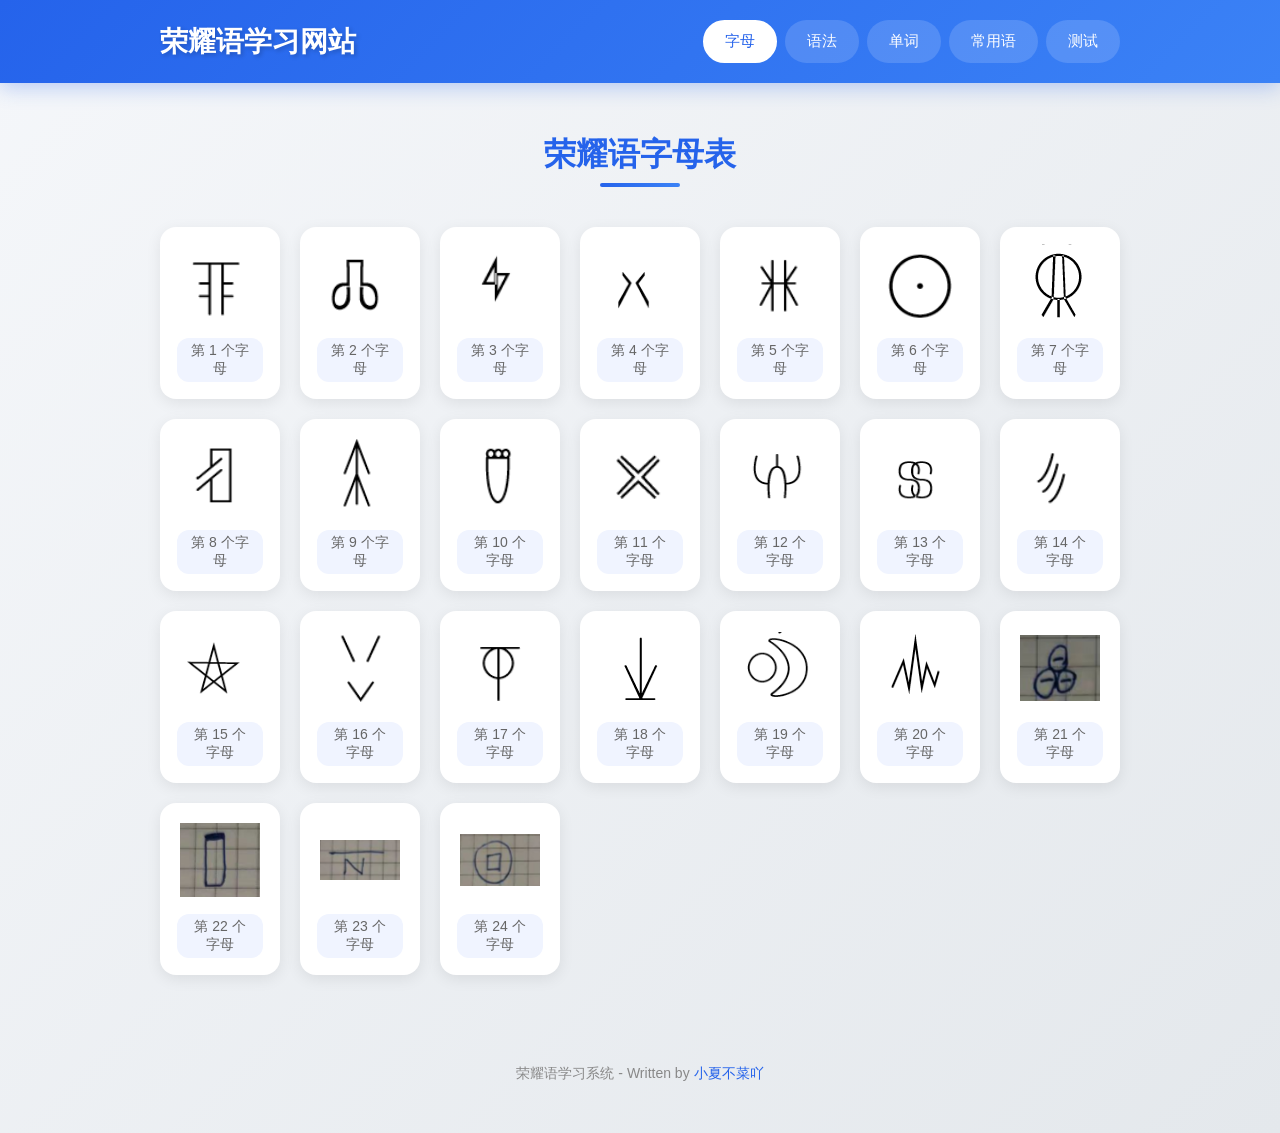
==== index.html @ 3855f8db "first commit" ====
<!DOCTYPE html>
<html lang="zh-CN">

<head>
    <meta charset="UTF-8">
    <meta name="viewport" content="width=device-width, initial-scale=1.0">
    <title>荣耀语学习网站</title>
    <link rel="stylesheet" href="css/style.css">
</head>

<body>
    <header>
        <div class="container">
            <div class="nav-wrapper">
                <div class="logo">荣耀语学习网站</div>
                <nav class="nav-tabs">
                    <a href="index.html" class="nav-tab active">字母</a>
                    <a href="syntax.html" class="nav-tab">语法</a>
                    <a href="words.html" class="nav-tab">单词</a>
                    <a href="phrases.html" class="nav-tab">常用语</a>
                    <a href="quiz.html" class="nav-tab">测试</a>
                </nav>
            </div>
        </div>
    </header>

    <main class="container">
        <h1 class="page-title">荣耀语字母表</h1>

        <div class="letter-grid" id="letterGrid">
            <!-- 字母卡片将通过JS动态生成 -->
        </div>
    </main>

    <footer>
        <div class="container">
            <p>荣耀语学习系统 - Written by <a href="https://taoi.me" target="_blank" style="color: #2563eb; text-decoration: none;">小夏不菜吖</a></p>
        </div>
    </footer>

    <!-- 字母详情弹窗 -->
    <div class="modal" id="letterModal">
        <div class="modal-content">
            <!-- 内容通过JS动态生成 -->
        </div>
    </div>

    <script src="js/main.js"></script>
    <script>
        function showMessage(el) {
            el.style.opacity = '0.6';
            setTimeout(() => {
                alert('该模块正在开发中，敬请期待！');
                el.style.opacity = '1';
            }, 100);
        }
    </script>
</body>

</html>
---- css/style.css ----
* {
  margin: 0;
  padding: 0;
  box-sizing: border-box;
}

body {
  font-family: "Microsoft YaHei", "PingFang SC", sans-serif;
  background: linear-gradient(135deg, #f5f7fa 0%, #e4e8ec 100%);
  min-height: 100vh;
  color: #333;
}

.container {
  max-width: 1000px;
  margin: 0 auto;
  padding: 20px;
}

/* 头部导航 */
header {
  background: linear-gradient(135deg, #2563eb 0%, #3b82f6 100%);
  padding: 20px 0;
  box-shadow: 0 4px 20px rgba(37, 99, 235, 0.3);
  position: sticky;
  top: 0;
  z-index: 100;
}

header .container {
  padding: 0 20px;
}

.nav-wrapper {
  display: flex;
  justify-content: space-between;
  align-items: center;
  flex-wrap: wrap;
  gap: 15px;
}

.logo {
  font-size: 28px;
  font-weight: bold;
  color: #fff;
  text-shadow: 2px 2px 4px rgba(0,0,0,0.2);
}

.nav-tabs {
  display: flex;
  gap: 8px;
  flex-wrap: wrap;
}

.nav-tab {
  padding: 10px 20px;
  background: rgba(255,255,255,0.15);
  color: #fff;
  text-decoration: none;
  border-radius: 25px;
  font-size: 15px;
  transition: all 0.3s ease;
  border: 2px solid transparent;
}

.nav-tab:hover,
.nav-tab.active {
  background: #fff;
  color: #2563eb;
  border-color: #fff;
}

/* 页面标题 */
.page-title {
  text-align: center;
  font-size: 32px;
  color: #2563eb;
  margin: 30px 0;
  position: relative;
}

.page-title::after {
  content: '';
  position: absolute;
  bottom: -10px;
  left: 50%;
  transform: translateX(-50%);
  width: 80px;
  height: 4px;
  background: linear-gradient(90deg, #2563eb, #3b82f6);
  border-radius: 2px;
}

/* 字母网格 */
.letter-grid {
  display: grid;
  grid-template-columns: repeat(auto-fill, minmax(120px, 1fr));
  gap: 20px;
  padding: 20px 0;
}

.letter-card {
  background: #fff;
  border-radius: 16px;
  padding: 15px;
  text-align: center;
  box-shadow: 0 4px 15px rgba(0,0,0,0.08);
  transition: all 0.3s ease;
  cursor: pointer;
  border: 2px solid transparent;
}

.letter-card:hover {
  transform: translateY(-5px);
  box-shadow: 0 8px 25px rgba(37, 99, 235, 0.2);
  border-color: #3b82f6;
}

.letter-card img {
  width: 80px;
  height: 80px;
  object-fit: contain;
  margin-bottom: 10px;
}

.letter-card .letter-num {
  font-size: 14px;
  color: #666;
  background: #f0f4ff;
  padding: 4px 12px;
  border-radius: 12px;
  display: inline-block;
}

/* 字母详情弹窗 */
.modal {
  display: none;
  position: fixed;
  top: 0;
  left: 0;
  width: 100%;
  height: 100%;
  background: rgba(0,0,0,0.6);
  z-index: 1000;
  justify-content: center;
  align-items: center;
  backdrop-filter: blur(5px);
}

.modal.show {
  display: flex;
}

.modal-content {
  background: #fff;
  border-radius: 24px;
  padding: 40px;
  max-width: 400px;
  width: 90%;
  text-align: center;
  position: relative;
  animation: modalIn 0.3s ease;
}

@keyframes modalIn {
  from {
    opacity: 0;
    transform: scale(0.9);
  }
  to {
    opacity: 1;
    transform: scale(1);
  }
}

.modal-close {
  position: absolute;
  top: 15px;
  right: 20px;
  font-size: 28px;
  color: #999;
  cursor: pointer;
  transition: color 0.3s;
}

.modal-close:hover {
  color: #2563eb;
}

.modal-content img {
  width: 150px;
  height: 150px;
  object-fit: contain;
  margin-bottom: 20px;
}

.modal-content h3 {
  font-size: 24px;
  color: #2563eb;
  margin-bottom: 10px;
}

.modal-content p {
  color: #666;
  font-size: 16px;
}

/* 页脚 */
footer {
  text-align: center;
  padding: 30px 0;
  color: #888;
  font-size: 14px;
}

/* 响应式 */
@media (max-width: 600px) {
  .container {
    padding: 15px;
  }

  .page-title {
    font-size: 24px;
  }

  .letter-grid {
    grid-template-columns: repeat(auto-fill, minmax(100px, 1fr));
    gap: 12px;
  }

  .letter-card img {
    width: 60px;
    height: 60px;
  }

  .nav-tab {
    padding: 8px 14px;
    font-size: 13px;
  }

  .logo {
    font-size: 22px;
  }
}

/* 手机端适配 */
@media (max-width: 480px) {
  header {
    padding: 12px 0;
  }

  .nav-wrapper {
    flex-direction: column;
    gap: 10px;
  }

  .logo {
    font-size: 20px;
  }

  .nav-tabs {
    gap: 4px;
  }

  .nav-tab {
    padding: 6px 10px;
    font-size: 12px;
    border-radius: 15px;
  }

  .page-title {
    font-size: 22px;
  }

  .letter-grid {
    grid-template-columns: repeat(auto-fill, minmax(80px, 1fr));
    gap: 10px;
  }

  .letter-card {
    padding: 10px;
  }

  .letter-card img {
    width: 50px;
    height: 50px;
  }

  .letter-card .letter-num {
    font-size: 11px;
    padding: 2px 8px;
  }

  .word-list {
    grid-template-columns: 1fr;
  }

  .word-card {
    padding: 14px;
  }

  .word-letters img {
    width: 28px;
    height: 28px;
  }

  .word-chinese {
    font-size: 16px;
  }

  .phrase-list {
    grid-template-columns: 1fr;
  }

  .phrase-card {
    padding: 15px;
  }

  .phrase-letters img {
    width: 32px;
    height: 32px;
  }

  .modal-content {
    padding: 25px 20px;
    margin: 15px;
  }

  .modal-content img {
    width: 100px;
    height: 100px;
  }

  .syntax-image img {
    max-width: 100%;
  }
}
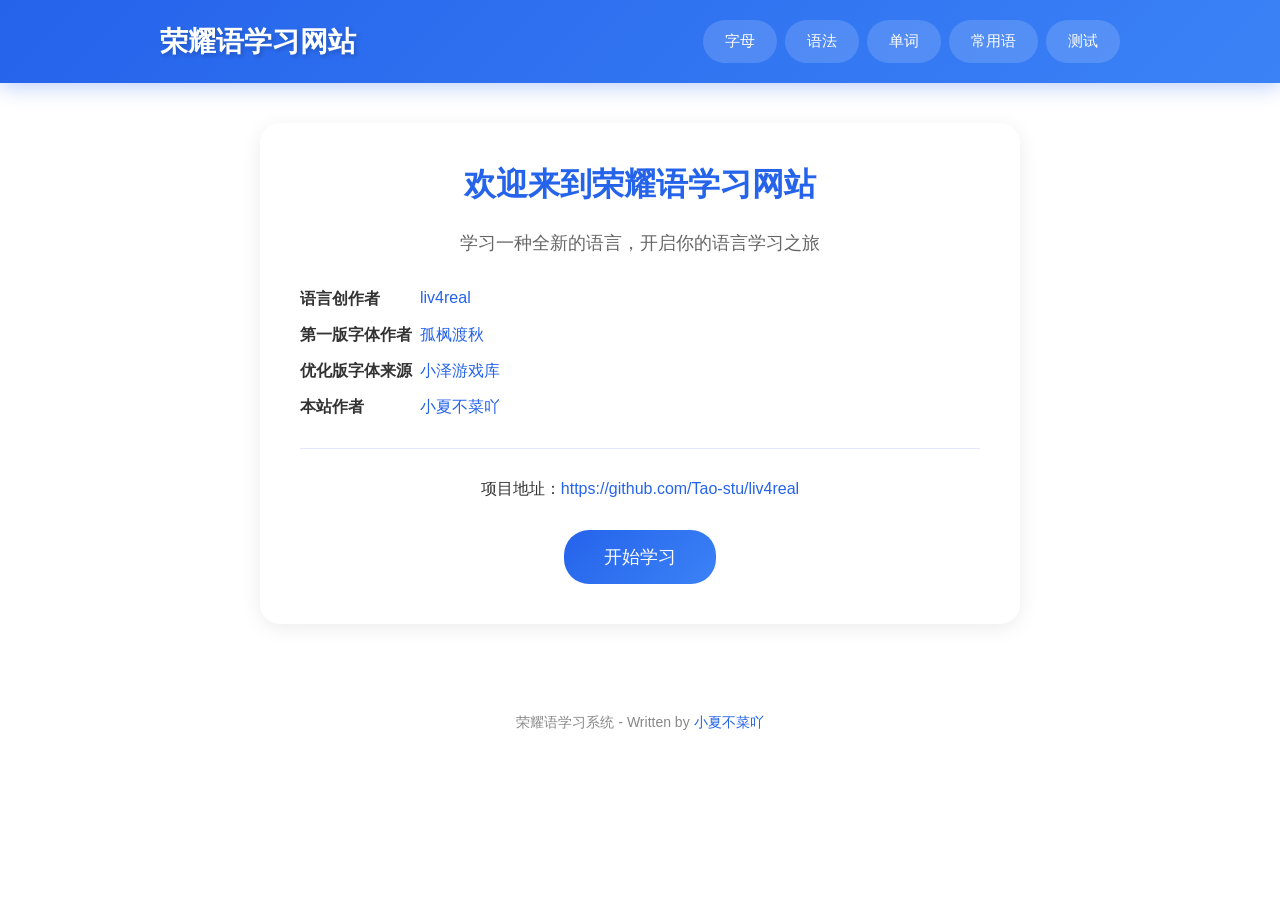
==== commit edc84de9: "debug" ====
--- a/index.html
+++ b/index.html
@@ -6,6 +6,106 @@
     <meta name="viewport" content="width=device-width, initial-scale=1.0">
     <title>荣耀语学习网站</title>
     <link rel="stylesheet" href="css/style.css">
+    <style>
+        .home-container {
+            max-width: 800px;
+            margin: 0 auto;
+            padding: 40px 20px;
+        }
+
+        .home-card {
+            background: #fff;
+            border-radius: 20px;
+            padding: 40px;
+            box-shadow: 0 4px 20px rgba(0, 0, 0, 0.08);
+            text-align: center;
+        }
+
+        .home-title {
+            font-size: 32px;
+            color: #2563eb;
+            margin-bottom: 20px;
+        }
+
+        .home-subtitle {
+            font-size: 18px;
+            color: #666;
+            margin-bottom: 30px;
+            line-height: 1.8;
+        }
+
+        .home-info {
+            text-align: left;
+            margin: 30px 0;
+        }
+
+        .home-info-item {
+            display: flex;
+            margin-bottom: 15px;
+            font-size: 16px;
+        }
+
+        .home-info-label {
+            font-weight: 600;
+            color: #333;
+            width: 120px;
+            flex-shrink: 0;
+        }
+
+        .home-info-value {
+            color: #666;
+        }
+
+        .home-links {
+            margin-top: 30px;
+            padding-top: 30px;
+            border-top: 1px solid #e0e7ff;
+        }
+
+        .home-links a {
+            color: #2563eb;
+            text-decoration: none;
+        }
+
+        .home-links a:hover {
+            text-decoration: underline;
+        }
+
+        .home-start {
+            display: inline-block;
+            margin-top: 30px;
+            padding: 15px 40px;
+            background: linear-gradient(135deg, #2563eb, #3b82f6);
+            color: #fff;
+            text-decoration: none;
+            border-radius: 25px;
+            font-size: 18px;
+            transition: all 0.3s;
+        }
+
+        .home-start:hover {
+            transform: translateY(-2px);
+            box-shadow: 0 6px 20px rgba(37, 99, 235, 0.3);
+        }
+
+        @media (max-width: 480px) {
+            .home-card {
+                padding: 30px 20px;
+            }
+
+            .home-title {
+                font-size: 24px;
+            }
+
+            .home-info-item {
+                flex-direction: column;
+            }
+
+            .home-info-label {
+                margin-bottom: 5px;
+            }
+        }
+    </style>
 </head>
 
 <body>
@@ -14,7 +114,7 @@
             <div class="nav-wrapper">
                 <div class="logo">荣耀语学习网站</div>
                 <nav class="nav-tabs">
-                    <a href="index.html" class="nav-tab active">字母</a>
+                    <a href="letters.html" class="nav-tab">字母</a>
                     <a href="syntax.html" class="nav-tab">语法</a>
                     <a href="words.html" class="nav-tab">单词</a>
                     <a href="phrases.html" class="nav-tab">常用语</a>
@@ -24,11 +124,37 @@
         </div>
     </header>
 
-    <main class="container">
-        <h1 class="page-title">荣耀语字母表</h1>
+    <main class="home-container">
+        <div class="home-card">
+            <h1 class="home-title">欢迎来到荣耀语学习网站</h1>
+            <p class="home-subtitle">
+                学习一种全新的语言，开启你的语言学习之旅
+            </p>
 
-        <div class="letter-grid" id="letterGrid">
-            <!-- 字母卡片将通过JS动态生成 -->
+            <div class="home-info">
+                <div class="home-info-item">
+                    <span class="home-info-label">语言创作者</span>
+                    <span class="home-info-value"><a href="https://www.douyin.com/user/MS4wLjABAAAAWycbgXuiXS5gv_czox0Tb98TFkX-V13a8tCibLMFmlo?from_tab_name=main&vid=7629966286936844643" target="_blank" style="color: #2563eb; text-decoration: none;">liv4real</a></span>
+                </div>
+                <div class="home-info-item">
+                    <span class="home-info-label">第一版字体作者</span>
+                    <span class="home-info-value"><a href="https://www.douyin.com/user/MS4wLjABAAAAWbjosM5Hy3GCNI2AzVl4aOVLH9VUyWuHFNjIQC6UpjU?from_tab_name=main" target="_blank" style="color: #2563eb; text-decoration: none;">孤枫渡秋</a></span>
+                </div>
+                <div class="home-info-item">
+                    <span class="home-info-label">优化版字体来源</span>
+                    <span class="home-info-value"><a href="https://www.douyin.com/user/MS4wLjABAAAA8Gc0I0fT3y_PwiprFJqZIICr-r8KfYWmFctg9PoJgZU?from_tab_name=main" target="_blank" style="color: #2563eb; text-decoration: none;">小泽游戏库</a></span>
+                </div>
+                <div class="home-info-item">
+                    <span class="home-info-label">本站作者</span>
+                    <span class="home-info-value"><a href="https://taoi.me" target="_blank" style="color: #2563eb; text-decoration: none;">小夏不菜吖</a></span>
+                </div>
+            </div>
+
+            <div class="home-links">
+                <p>项目地址：<a href="https://github.com/Tao-stu/liv4real" target="_blank">https://github.com/Tao-stu/liv4real</a></p>
+            </div>
+
+            <a href="letters.html" class="home-start">开始学习</a>
         </div>
     </main>
 
@@ -37,24 +163,6 @@
             <p>荣耀语学习系统 - Written by <a href="https://taoi.me" target="_blank" style="color: #2563eb; text-decoration: none;">小夏不菜吖</a></p>
         </div>
     </footer>
-
-    <!-- 字母详情弹窗 -->
-    <div class="modal" id="letterModal">
-        <div class="modal-content">
-            <!-- 内容通过JS动态生成 -->
-        </div>
-    </div>
-
-    <script src="js/main.js"></script>
-    <script>
-        function showMessage(el) {
-            el.style.opacity = '0.6';
-            setTimeout(() => {
-                alert('该模块正在开发中，敬请期待！');
-                el.style.opacity = '1';
-            }, 100);
-        }
-    </script>
 </body>
 
-</html>+</html>
--- a/css/style.css
+++ b/css/style.css
@@ -6,7 +6,7 @@
 
 body {
   font-family: "Microsoft YaHei", "PingFang SC", sans-serif;
-  background: linear-gradient(135deg, #f5f7fa 0%, #e4e8ec 100%);
+  background: #fff;
   min-height: 100vh;
   color: #333;
 }
@@ -44,6 +44,7 @@
   font-weight: bold;
   color: #fff;
   text-shadow: 2px 2px 4px rgba(0,0,0,0.2);
+  text-decoration: none;
 }
 
 .nav-tabs {
@@ -126,7 +127,7 @@
 .letter-card .letter-num {
   font-size: 14px;
   color: #666;
-  background: #f0f4ff;
+  background: #fff;
   padding: 4px 12px;
   border-radius: 12px;
   display: inline-block;
